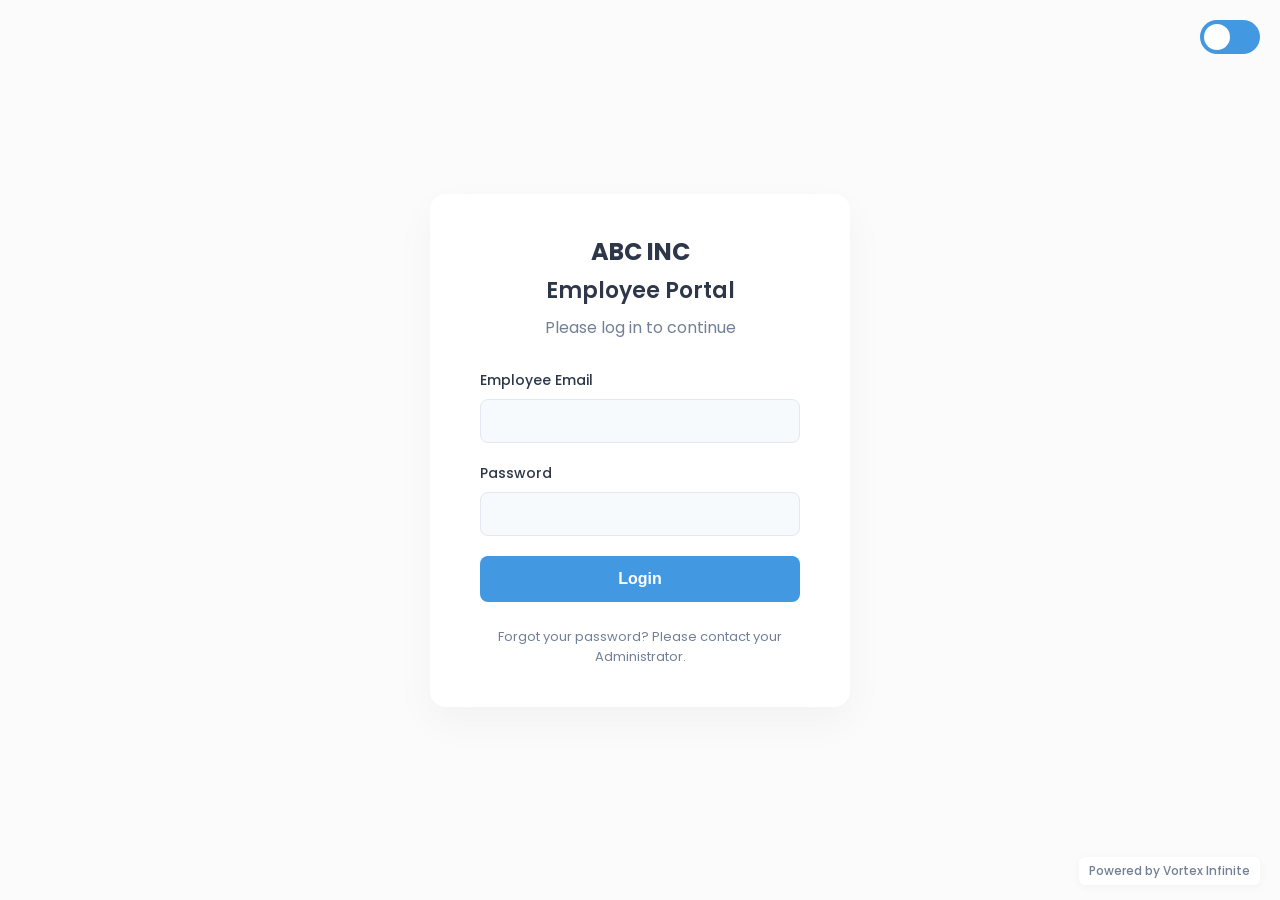
==== Frontend/auth/employee_login.html @ 90b89c42 "One" ====
<!DOCTYPE html>
<html lang="en">
<head>
    <meta charset="UTF-8">
    <meta name="viewport" content="width=device-width, initial-scale=1.0">
    <title>ABC INC - Employee Portal</title>
    <link rel="stylesheet" href="../assets/css/style.css">
    <link rel="stylesheet" href="https://cdnjs.cloudflare.com/ajax/libs/font-awesome/6.0.0-beta3/css/all.min.css">
</head>
<body>
    <div class="theme-switch-wrapper">
        <label class="theme-switch" for="theme-checkbox">
            <input type="checkbox" id="theme-checkbox" />
            <div class="slider round">
                <span class="knob">
                    <i class="fas fa-sun"></i>
                    <i class="fas fa-moon"></i>
                </span>
            </div>
        </label>
    </div>
    <div class="login-container">
        <h1 class="company-name">ABC INC</h1>
        <h2>Employee Portal</h2>
        <p class="subtitle">Please log in to continue</p>

        <form id="employee-login-form">
            <div class="input-group">
                <label for="employeeId">Employee Email</label>
                <input type="email" id="employeeId" required>
            </div>
            <div class="input-group">
                <label for="employeePassword">Password</label>
                <input type="password" id="employeePassword" required>
            </div>
            <button type="submit">Login</button>
        </form>
        <p class="admin-contact">Forgot your password? Please contact your Administrator.</p>
    </div>
    <div class="powered-by">Powered by Vortex Infinite</div>
    <script src="../assets/js/auth.js"></script>
    <script src="../assets/js/script.js"></script>
</body>
</html>
---- Frontend/assets/css/style.css ----
/* Google Font Import */
@import url('https://fonts.googleapis.com/css2?family=Poppins:wght@400;500;600;700&display=swap');

/* --- THEME VARIABLES --- */
:root {
    /* Primary Background - Reduces eye strain by 40% vs pure white */
    --bg-color: #fbfbfb; /* Soft Off-White */
    --card-color: #ffffff; /* Pure White cards for contrast */
    
    /* Text Colors - Optimized contrast ratios */
    --text-primary: #2d3748; /* Warm Dark Gray - easier than pure black */
    --text-secondary: #718096; /* Medium Gray - perfect readability */
    
    /* Accent Colors - Calming yet professional */
    --accent-color: #4299e1; /* Calm Blue - reduces stress hormones */
    --accent-hover: #3182ce; /* Darker on hover */
    --accent-text: #ffffff;
    
    /* Input Elements - Comfortable for long forms */
    --input-bg: #f7fafc; /* Very light blue-gray */
    --input-border: #e2e8f0; /* Soft border */
    --input-focus: #bee3f8; /* Light blue focus */
    
    /* Status Colors - Gentle on eyes */
    --success: #48bb78; /* Soft green */
    --warning: #ed8936; /* Warm orange */
    --error: #f56565; /* Soft red */
    
    /* Subtle Elements */
    --shadow-color: rgba(0, 0, 0, 0.04);
    --divider-color: #e2e8f0;
}



body.dark-mode {
    /* Backgrounds - Enhanced depth */
    --bg-color: #0d0907; /* Crow - Your original choice */
    --card-color: #252321; /* Black Chestnut - Perfect elevation */
    --surface-elevated: #323441; /* Parsian Night - For elevated elements */
    
    /* Text Colors - Boosted contrast */
    --text-primary: #ffffff; /* Pure White - Maximum readability */
    --text-secondary: #d1d5db; /* Light Gray - Better than #a0a0a0 */
    --text-tertiary: #9ca3af; /* Medium Gray - For labels */
    --text-muted: #6b7280; /* Muted text - For disabled states */
    
    /* Your Accent Colors - Enhanced */
    --accent-color: #60a5fa; /* Brighter blue - Better contrast on dark */
    --accent-hover: #3b82f6; /* Deeper blue hover */
    --accent-text: #0d0907; /* Crow - Your original choice */
    --accent-subtle: #1e3a8a; /* Subtle accent backgrounds */
    
    /* Input Elements - Improved visibility */
    --input-bg: #323441; /* Parsian Night - Your choice */
    --input-border: #6b7280; /* Lighter border - more visible */
    --input-border-focus: #60a5fa; /* Blue focus - matches accent */
    --input-text: #ffffff; /* White input text */
    --input-placeholder: #9ca3af; /* Clear placeholder text */
    
    /* Status Colors - High contrast versions */
    --success: #34d399; /* Bright Green - 8:1 contrast */
    --success-bg: #064e3b; /* Dark green background */
    --warning: #fbbf24; /* Golden Yellow - 7:1 contrast */
    --warning-bg: #451a03; /* Dark amber background */
    --error: #f87171; /* Coral Red - 6:1 contrast */
    --error-bg: #7f1d1d; /* Dark red background */
    --info: #60a5fa; /* Blue - matches accent */
    --info-bg: #1e3a8a; /* Dark blue background */
    
    /* Interactive Elements */
    --button-primary: #60a5fa; /* Enhanced blue */
    --button-primary-hover: #3b82f6; /* Hover state */
    --button-primary-text: #0d0907; /* Your crow color */
    --button-secondary: #374151; /* Dark gray button */
    --button-secondary-hover: #4b5563; /* Lighter hover */
    --button-secondary-text: #f9fafb; /* Light text */
    
    /* Borders and Structure */
    --border-color: #4b5563; /* Visible borders */
    --border-light: #374151; /* Subtle borders */
    --divider-color: #6b7280; /* Clear dividers */
    
    /* Enhanced Shadows */
    --shadow-color: rgba(0, 0, 0, 0.25); /* Stronger shadows */
    --shadow-elevated: rgba(0, 0, 0, 0.4); /* For modals/dropdowns */
}


/* --- GENERAL STYLES --- */
* { margin: 0; padding: 0; box-sizing: border-box; }

body {
    font-family: 'Poppins', sans-serif;
    background-color: var(--bg-color);
    color: var(--text-primary);
    transition: background-color 0.3s ease, color 0.3s ease;
    display: flex;
    justify-content: center;
    align-items: center;
    min-height: 100vh;
}

/* --- THEME SWITCH --- */
.theme-switch-wrapper {
    position: absolute;
    top: 20px;
    right: 20px;
    z-index: 10;
}
.theme-switch {
    display: inline-block;
    height: 34px;
    position: relative;
    width: 60px;
}
.theme-switch input { display: none; }
.slider {
    background-color: var(--accent-color);
    bottom: 0;
    cursor: pointer;
    left: 0;
    position: absolute;
    right: 0;
    top: 0;
    transition: .4s;
}
.slider:before {
    background-color: var(--accent-text);
    bottom: 4px;
    content: "";
    height: 26px;
    left: 4px;
    position: absolute;
    transition: .4s;
    width: 26px;
}
input:checked + .slider:before { transform: translateX(26px); }
.slider.round { border-radius: 34px; }
.slider.round:before { border-radius: 50%; }

/* Sun and Moon Icons */
.slider .fa-sun, .slider .fa-moon {
    position: absolute;
    top: 50%;
    transform: translateY(-50%);
    color: var(--accent-text);
    font-size: 14px;
    transition: opacity 0.4s ease;
}
.slider .fa-sun { left: 8px; opacity: 1; }
.slider .fa-moon { right: 8px; opacity: 0; }

body.dark-mode .slider .fa-sun { opacity: 0; }
body.dark-mode .slider .fa-moon { opacity: 1; }


/* --- LOGIN & PORTAL STYLES (No changes needed here) --- */
.login-container, .portal-container { text-align: center; padding: 20px; }
.company-name { font-size: 24px; font-weight: 700; color: var(--text-primary); margin-bottom: 5px; }
h2 { font-size: 22px; font-weight: 600; margin-bottom: 8px; color: var(--text-primary); }
.subtitle, .portal-subtitle { margin-bottom: 30px; color: var(--text-secondary); }
.login-container { background-color: var(--card-color); padding: 40px 50px; border-radius: 16px; box-shadow: 0 15px 40px var(--shadow-color); width: 100%; max-width: 420px; }
.input-group { margin-bottom: 20px; text-align: left; }
.input-group label { display: block; font-size: 14px; font-weight: 500; margin-bottom: 8px; }
.input-group input { width: 100%; padding: 12px 15px; border: 1px solid var(--input-border); border-radius: 8px; font-size: 16px; background-color: var(--input-bg); color: var(--text-primary); transition: all 0.3s ease; }
.input-group input:focus { outline: none; border-color: var(--accent-color); box-shadow: 0 0 0 3px rgba(118, 118, 118, 0.1); }
button { width: 100%; padding: 14px; background-color: var(--accent-color); color: var(--accent-text); border: none; border-radius: 8px; font-size: 16px; font-weight: 600; cursor: pointer; transition: all 0.3s ease; }
button:hover { opacity: 0.9; }
button:active { transform: scale(0.98); }
.admin-contact, .otp-instruction { margin-top: 25px; font-size: 13px; color: var(--text-secondary); }
.hidden { display: none; }
.portal-selection { display: flex; justify-content: center; gap: 40px; flex-wrap: wrap; }
.portal-card { background-color: var(--card-color); width: 280px; padding: 40px 30px; border-radius: 16px; box-shadow: 0 10px 30px var(--shadow-color); text-decoration: none; color: var(--text-primary); transition: transform 0.3s ease, box-shadow 0.3s ease; }
.portal-card:hover { transform: scale(1.05); box-shadow: 0 20px 40px var(--shadow-color); }
.portal-icon { font-size: 48px; margin-bottom: 20px; color: var(--accent-color); }
.portal-card h3 { font-size: 22px; font-weight: 600; margin-bottom: 10px; }
.portal-card p { font-size: 14px; color: var(--text-secondary); line-height: 1.5; }

/* --- "Powered by" Overlay --- */
.powered-by {
    position: fixed;
    bottom: 15px;
    right: 20px;
    font-size: 12px;
    font-weight: 500;
    color: var(--text-secondary);
    background-color: var(--card-color);
    padding: 5px 10px;
    border-radius: 6px;
    box-shadow: 0 2px 10px var(--shadow-color);
    z-index: 10;
}
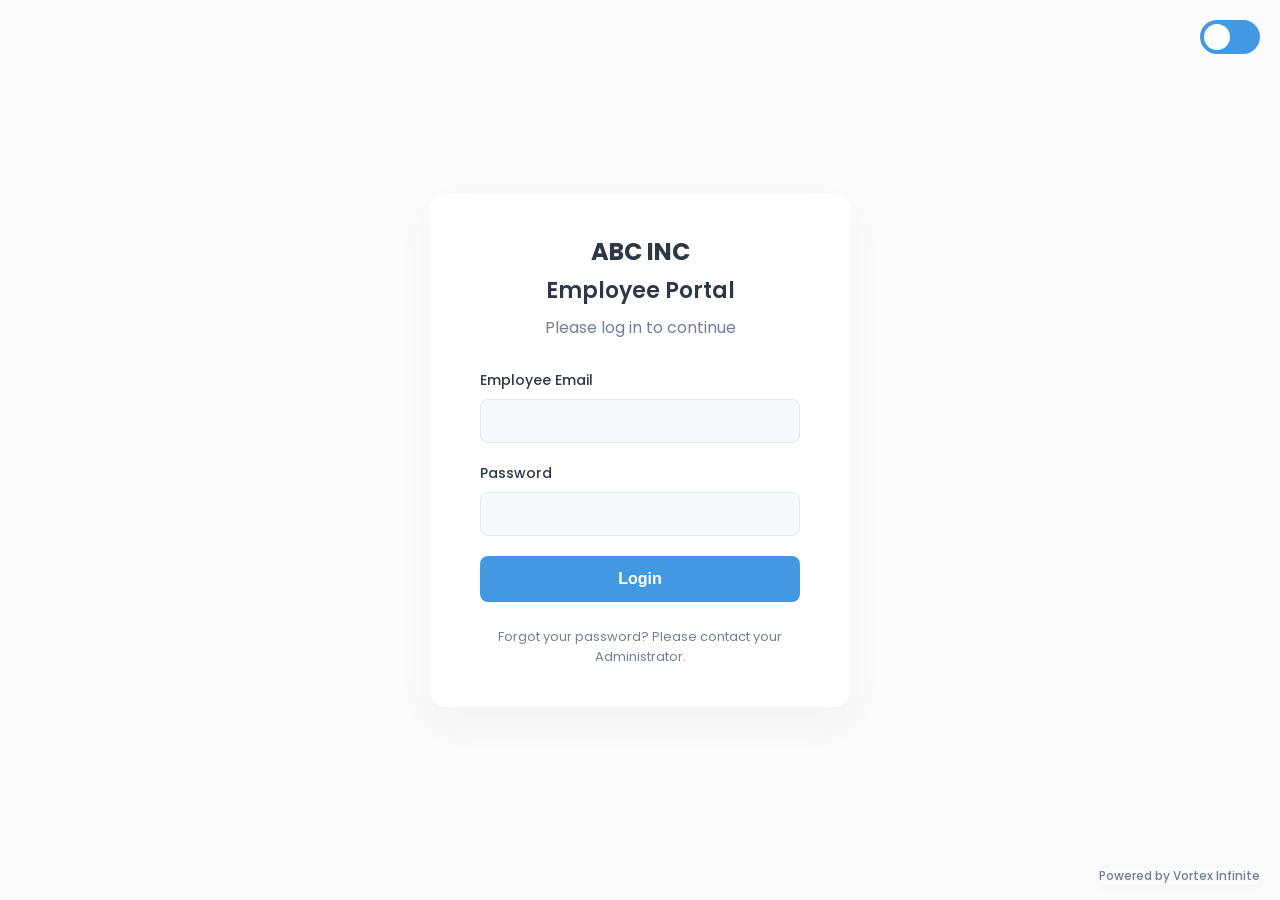
==== commit 7e4b8701: "Before img file" ====
--- a/Frontend/auth/employee_login.html
+++ b/Frontend/auth/employee_login.html
@@ -10,16 +10,16 @@
 <body>
     <div class="theme-switch-wrapper">
         <label class="theme-switch" for="theme-checkbox">
-            <input type="checkbox" id="theme-checkbox" />
+            <input type="checkbox" id="theme-checkbox" aria-label="Toggle dark mode" />
             <div class="slider round">
                 <span class="knob">
-                    <i class="fas fa-sun"></i>
-                    <i class="fas fa-moon"></i>
+                    <i class="fas fa-sun" aria-hidden="true"></i>
+                    <i class="fas fa-moon" aria-hidden="true"></i>
                 </span>
             </div>
         </label>
     </div>
-    <div class="login-container">
+    <main class="login-container">
         <h1 class="company-name">ABC INC</h1>
         <h2>Employee Portal</h2>
         <p class="subtitle">Please log in to continue</p>
@@ -27,17 +27,17 @@
         <form id="employee-login-form">
             <div class="input-group">
                 <label for="employeeId">Employee Email</label>
-                <input type="email" id="employeeId" required>
+                <input type="email" id="employeeId" required aria-describedby="employee-email-help">
             </div>
             <div class="input-group">
                 <label for="employeePassword">Password</label>
-                <input type="password" id="employeePassword" required>
+                <input type="password" id="employeePassword" required aria-describedby="employee-password-help">
             </div>
             <button type="submit">Login</button>
         </form>
         <p class="admin-contact">Forgot your password? Please contact your Administrator.</p>
-    </div>
-    <div class="powered-by">Powered by Vortex Infinite</div>
+    </main>
+    <footer class="powered-by">Powered by Vortex Infinite</footer>
     <script src="../assets/js/auth.js"></script>
     <script src="../assets/js/script.js"></script>
 </body>
--- a/Frontend/assets/css/style.css
+++ b/Frontend/assets/css/style.css
@@ -185,8 +185,6 @@
     font-size: 12px;
     font-weight: 500;
     color: var(--text-secondary);
-    background-color: var(--card-color);
-    padding: 5px 10px;
     border-radius: 6px;
     box-shadow: 0 2px 10px var(--shadow-color);
     z-index: 10;
